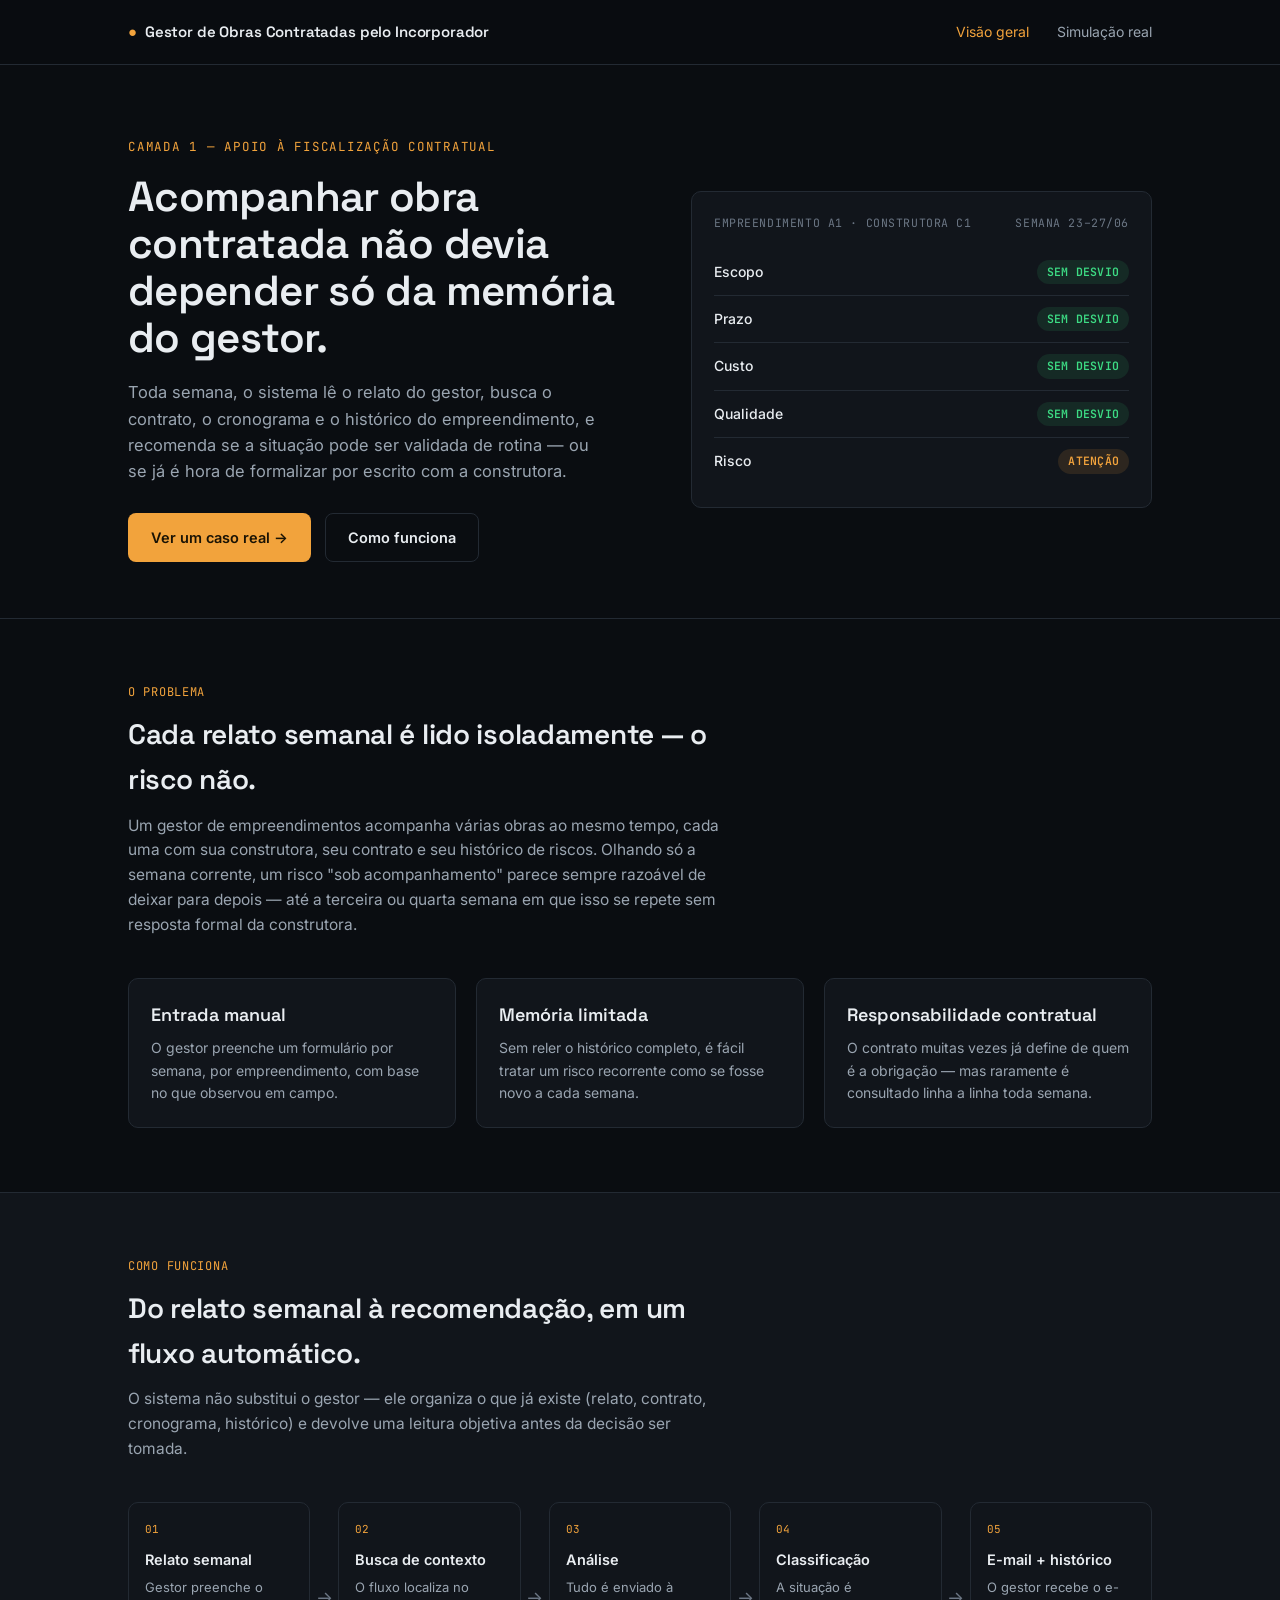
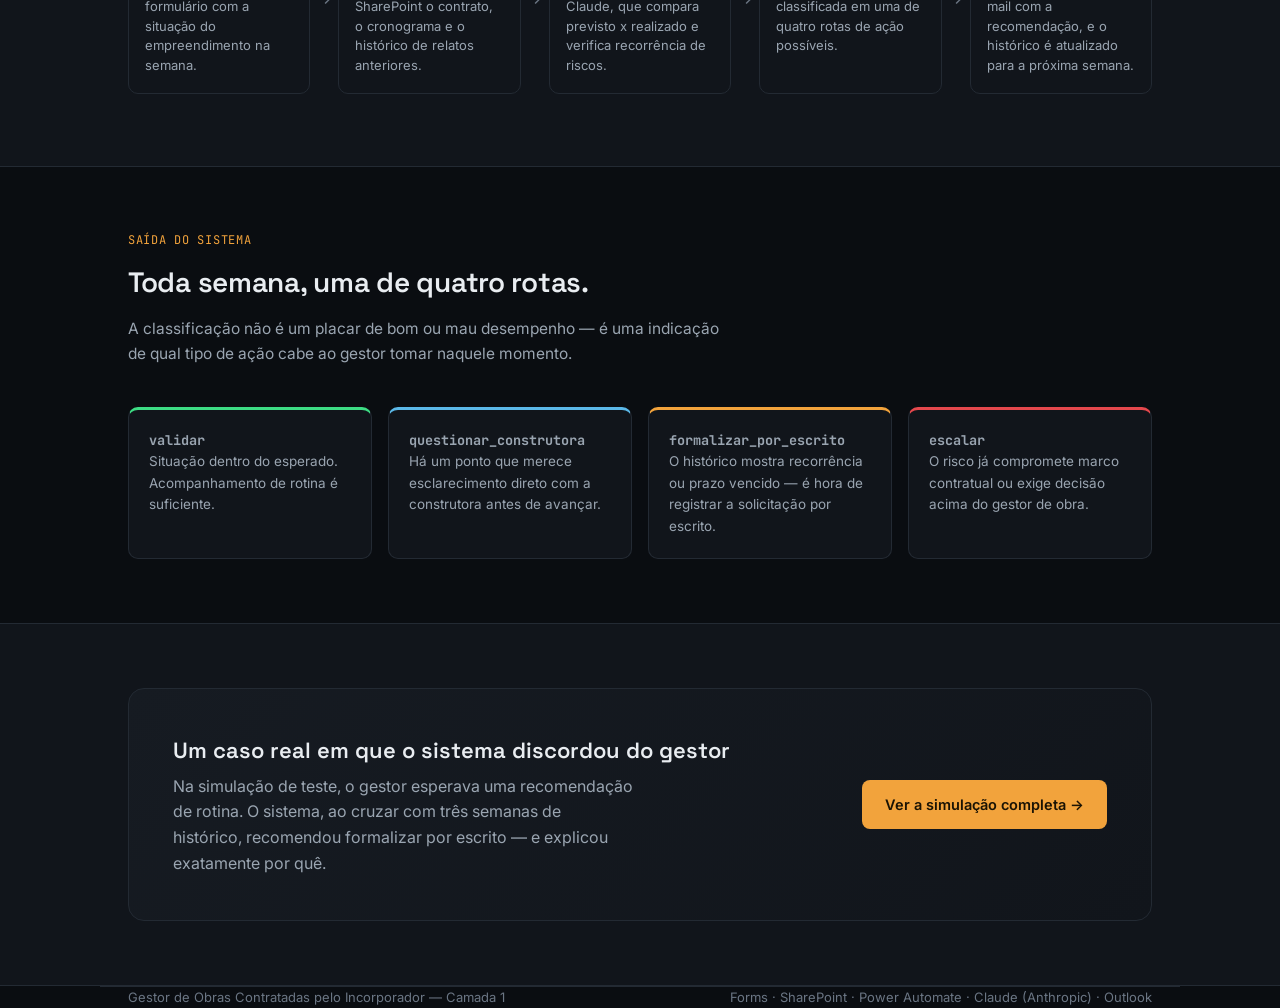
==== index.html @ ad77fa78 "gestor de contratos de obras" ====
<!DOCTYPE html>
<html lang="pt-BR">
<head>
<meta charset="UTF-8">
<meta name="viewport" content="width=device-width, initial-scale=1.0">
<title>Gestor de Obras Contratadas pelo Incorporador</title>
<meta name="description" content="Sistema que analisa relatos semanais de obra, cruza com contrato e histórico, e recomenda quando validar, questionar, formalizar por escrito ou escalar com a construtora.">
<link rel="preconnect" href="https://fonts.googleapis.com">
<link href="https://fonts.googleapis.com/css2?family=Space+Grotesk:wght@500;600;700&family=Inter:wght@400;500;600&family=JetBrains+Mono:wght@400;500;600;700&display=swap" rel="stylesheet">
<link rel="stylesheet" href="assets/css/style.css">
</head>
<body>

<nav class="site-nav">
  <div class="wrap">
    <div class="brand"><span class="dot">●</span> Gestor de Obras Contratadas pelo Incorporador</div>
    <div class="nav-links">
      <a href="index.html" class="current">Visão geral</a>
      <a href="simulacao.html">Simulação real</a>
    </div>
  </div>
</nav>

<header class="hero">
  <div class="wrap hero-grid">
    <div>
      <p class="eyebrow">Camada 1 — apoio à fiscalização contratual</p>
      <h1 class="hero-title">Acompanhar obra contratada não devia depender só da memória do gestor.</h1>
      <p class="hero-lede">
        Toda semana, o sistema lê o relato do gestor, busca o contrato, o cronograma
        e o histórico do empreendimento, e recomenda se a situação pode ser validada
        de rotina — ou se já é hora de formalizar por escrito com a construtora.
      </p>
      <div class="hero-actions">
        <a href="simulacao.html" class="btn btn-primary">Ver um caso real →</a>
        <a href="#como-funciona" class="btn btn-ghost">Como funciona</a>
      </div>
    </div>

    <div class="panel">
      <div class="panel-head">
        <span>Empreendimento A1 · Construtora C1</span>
        <span>Semana 23–27/06</span>
      </div>
      <div class="axis-row">
        <span class="axis-name">Escopo</span>
        <span class="axis-status ok">SEM DESVIO</span>
      </div>
      <div class="axis-row">
        <span class="axis-name">Prazo</span>
        <span class="axis-status ok">SEM DESVIO</span>
      </div>
      <div class="axis-row">
        <span class="axis-name">Custo</span>
        <span class="axis-status ok">SEM DESVIO</span>
      </div>
      <div class="axis-row">
        <span class="axis-name">Qualidade</span>
        <span class="axis-status ok">SEM DESVIO</span>
      </div>
      <div class="axis-row">
        <span class="axis-name">Risco</span>
        <span class="axis-status warn">ATENÇÃO</span>
      </div>
    </div>
  </div>
</header>

<section>
  <div class="wrap">
    <div class="section-head">
      <p class="section-label">O problema</p>
      <h2>Cada relato semanal é lido isoladamente — o risco não.</h2>
      <p class="section-desc">
        Um gestor de empreendimentos acompanha várias obras ao mesmo tempo, cada uma
        com sua construtora, seu contrato e seu histórico de riscos. Olhando só a
        semana corrente, um risco "sob acompanhamento" parece sempre razoável de
        deixar para depois — até a terceira ou quarta semana em que isso se repete
        sem resposta formal da construtora.
      </p>
    </div>

    <div class="card-grid">
      <div class="info-card">
        <h3>Entrada manual</h3>
        <p>O gestor preenche um formulário por semana, por empreendimento, com base no que observou em campo.</p>
      </div>
      <div class="info-card">
        <h3>Memória limitada</h3>
        <p>Sem reler o histórico completo, é fácil tratar um risco recorrente como se fosse novo a cada semana.</p>
      </div>
      <div class="info-card">
        <h3>Responsabilidade contratual</h3>
        <p>O contrato muitas vezes já define de quem é a obrigação — mas raramente é consultado linha a linha toda semana.</p>
      </div>
    </div>
  </div>
</section>

<section class="alt" id="como-funciona">
  <div class="wrap">
    <div class="section-head">
      <p class="section-label">Como funciona</p>
      <h2>Do relato semanal à recomendação, em um fluxo automático.</h2>
      <p class="section-desc">
        O sistema não substitui o gestor — ele organiza o que já existe (relato,
        contrato, cronograma, histórico) e devolve uma leitura objetiva antes da
        decisão ser tomada.
      </p>
    </div>

    <div class="flow">
      <div class="flow-step">
        <span class="step-no">01</span>
        <h4>Relato semanal</h4>
        <p>Gestor preenche o formulário com a situação do empreendimento na semana.</p>
      </div>
      <div class="flow-arrow">→</div>
      <div class="flow-step">
        <span class="step-no">02</span>
        <h4>Busca de contexto</h4>
        <p>O fluxo localiza no SharePoint o contrato, o cronograma e o histórico de relatos anteriores.</p>
      </div>
      <div class="flow-arrow">→</div>
      <div class="flow-step">
        <span class="step-no">03</span>
        <h4>Análise</h4>
        <p>Tudo é enviado à Claude, que compara previsto x realizado e verifica recorrência de riscos.</p>
      </div>
      <div class="flow-arrow">→</div>
      <div class="flow-step">
        <span class="step-no">04</span>
        <h4>Classificação</h4>
        <p>A situação é classificada em uma de quatro rotas de ação possíveis.</p>
      </div>
      <div class="flow-arrow">→</div>
      <div class="flow-step">
        <span class="step-no">05</span>
        <h4>E-mail + histórico</h4>
        <p>O gestor recebe o e-mail com a recomendação, e o histórico é atualizado para a próxima semana.</p>
      </div>
    </div>
  </div>
</section>

<section>
  <div class="wrap">
    <div class="section-head">
      <p class="section-label">Saída do sistema</p>
      <h2>Toda semana, uma de quatro rotas.</h2>
      <p class="section-desc">
        A classificação não é um placar de bom ou mau desempenho — é uma indicação
        de qual tipo de ação cabe ao gestor tomar naquele momento.
      </p>
    </div>

    <div class="routes-grid">
      <div class="route-card validar">
        <p class="route-name">validar</p>
        <p>Situação dentro do esperado. Acompanhamento de rotina é suficiente.</p>
      </div>
      <div class="route-card questionar">
        <p class="route-name">questionar_construtora</p>
        <p>Há um ponto que merece esclarecimento direto com a construtora antes de avançar.</p>
      </div>
      <div class="route-card formalizar">
        <p class="route-name">formalizar_por_escrito</p>
        <p>O histórico mostra recorrência ou prazo vencido — é hora de registrar a solicitação por escrito.</p>
      </div>
      <div class="route-card escalar">
        <p class="route-name">escalar</p>
        <p>O risco já compromete marco contratual ou exige decisão acima do gestor de obra.</p>
      </div>
    </div>
  </div>
</section>

<section class="alt">
  <div class="wrap">
    <div class="cta-banner">
      <div>
        <h3>Um caso real em que o sistema discordou do gestor</h3>
        <p>
          Na simulação de teste, o gestor esperava uma recomendação de rotina.
          O sistema, ao cruzar com três semanas de histórico, recomendou
          formalizar por escrito — e explicou exatamente por quê.
        </p>
      </div>
      <a href="simulacao.html" class="btn btn-primary">Ver a simulação completa →</a>
    </div>
  </div>
</section>

<footer class="wrap">
  <span>Gestor de Obras Contratadas pelo Incorporador — Camada 1</span>
  <span>Forms · SharePoint · Power Automate · Claude (Anthropic) · Outlook</span>
</footer>

</body>
</html>
---- assets/css/style.css ----
/* ============================================================
   Gestor de Obras Contratadas pelo Incorporador — site estático
   ============================================================ */

:root {
  /* Base */
  --bg-0: #0a0d11;
  --bg-1: #11151b;
  --bg-2: #161b22;
  --line: #232a33;
  --text-0: #e9edf1;
  --text-1: #9aa5b1;
  --text-2: #6b7684;

  /* Acento principal — âmbar de sinalização de obra */
  --amber: #f2a33c;
  --amber-dim: #5e4420;

  /* Cores semânticas dos status reais do sistema */
  --st-validar: #3ddc84;
  --st-validar-bg: rgba(61, 220, 132, 0.1);
  --st-questionar: #5bb8e8;
  --st-questionar-bg: rgba(91, 184, 232, 0.1);
  --st-formalizar: #f2a33c;
  --st-formalizar-bg: rgba(242, 163, 60, 0.12);
  --st-escalar: #e5484d;
  --st-escalar-bg: rgba(229, 72, 77, 0.12);

  /* Type */
  --f-display: 'Space Grotesk', sans-serif;
  --f-body: 'Inter', sans-serif;
  --f-mono: 'JetBrains Mono', monospace;

  --radius: 10px;
  --maxw: 1080px;
}

* { box-sizing: border-box; }
html { scroll-behavior: smooth; }

body {
  margin: 0;
  background: var(--bg-0);
  color: var(--text-0);
  font-family: var(--f-body);
  line-height: 1.6;
  -webkit-font-smoothing: antialiased;
}

a { color: var(--amber); text-decoration: none; }
a:hover { text-decoration: underline; }

img { max-width: 100%; display: block; }

.wrap {
  max-width: var(--maxw);
  margin: 0 auto;
  padding: 0 28px;
}

/* ---------- Nav ---------- */
.site-nav {
  position: sticky;
  top: 0;
  z-index: 50;
  background: rgba(10, 13, 17, 0.85);
  backdrop-filter: blur(10px);
  border-bottom: 1px solid var(--line);
}
.site-nav .wrap {
  display: flex;
  align-items: center;
  justify-content: space-between;
  height: 64px;
}
.brand {
  font-family: var(--f-display);
  font-weight: 600;
  font-size: 15px;
  color: var(--text-0);
  letter-spacing: -0.01em;
  display: flex;
  align-items: center;
  gap: 8px;
}
.brand .dot { color: var(--amber); }
.nav-links {
  display: flex;
  gap: 28px;
  font-size: 14px;
}
.nav-links a { color: var(--text-1); }
.nav-links a:hover { color: var(--text-0); text-decoration: none; }
.nav-links a.current { color: var(--amber); }

/* ---------- Hero ---------- */
.hero {
  padding: 72px 0 56px;
  border-bottom: 1px solid var(--line);
}
.hero-grid {
  display: grid;
  grid-template-columns: 1.1fr 1fr;
  gap: 56px;
  align-items: center;
}
.eyebrow {
  font-family: var(--f-mono);
  font-size: 12.5px;
  letter-spacing: 0.06em;
  color: var(--amber);
  text-transform: uppercase;
  margin: 0 0 16px 0;
}
h1.hero-title {
  font-family: var(--f-display);
  font-size: 42px;
  line-height: 1.12;
  font-weight: 600;
  letter-spacing: -0.015em;
  margin: 0 0 18px 0;
  color: var(--text-0);
}
.hero-lede {
  font-size: 16.5px;
  color: var(--text-1);
  max-width: 480px;
  margin: 0 0 28px 0;
}
.hero-actions { display: flex; gap: 14px; flex-wrap: wrap; }

.btn {
  display: inline-flex;
  align-items: center;
  gap: 8px;
  font-family: var(--f-body);
  font-weight: 600;
  font-size: 14.5px;
  padding: 12px 22px;
  border-radius: 8px;
  border: 1px solid transparent;
  cursor: pointer;
}
.btn-primary {
  background: var(--amber);
  color: #1a1304;
}
.btn-primary:hover { background: #ffb95c; text-decoration: none; }
.btn-ghost {
  background: transparent;
  border-color: var(--line);
  color: var(--text-0);
}
.btn-ghost:hover { border-color: var(--amber); text-decoration: none; }

/* ---------- Instrument panel (hero visual) ---------- */
.panel {
  background: var(--bg-1);
  border: 1px solid var(--line);
  border-radius: var(--radius);
  padding: 22px;
}
.panel-head {
  display: flex;
  justify-content: space-between;
  align-items: baseline;
  margin-bottom: 16px;
  font-family: var(--f-mono);
  font-size: 11.5px;
  color: var(--text-2);
  text-transform: uppercase;
  letter-spacing: 0.05em;
}
.axis-row {
  display: flex;
  align-items: center;
  justify-content: space-between;
  padding: 11px 0;
  border-bottom: 1px solid var(--line);
  font-size: 14px;
}
.axis-row:last-child { border-bottom: none; }
.axis-name { color: var(--text-0); font-weight: 500; }
.axis-status {
  font-family: var(--f-mono);
  font-size: 11.5px;
  font-weight: 600;
  padding: 3px 10px;
  border-radius: 100px;
  letter-spacing: 0.02em;
}
.axis-status.ok { color: var(--st-validar); background: var(--st-validar-bg); }
.axis-status.warn { color: var(--st-formalizar); background: var(--st-formalizar-bg); }

/* ---------- Sections ---------- */
section { padding: 64px 0; }
section.alt { background: var(--bg-1); border-top: 1px solid var(--line); border-bottom: 1px solid var(--line); }

.section-head { max-width: 600px; margin: 0 0 40px 0; }
.section-label {
  font-family: var(--f-mono);
  font-size: 12px;
  color: var(--amber);
  text-transform: uppercase;
  letter-spacing: 0.06em;
  margin: 0 0 10px 0;
}
h2 {
  font-family: var(--f-display);
  font-size: 28px;
  font-weight: 600;
  letter-spacing: -0.01em;
  margin: 0 0 12px 0;
  color: var(--text-0);
}
h3 {
  font-family: var(--f-display);
  font-size: 18px;
  font-weight: 600;
  color: var(--text-0);
  margin: 0 0 8px 0;
}
.section-desc { color: var(--text-1); font-size: 15.5px; margin: 0; }

/* ---------- Flow diagram ---------- */
.flow {
  display: flex;
  align-items: stretch;
  gap: 0;
  overflow-x: auto;
  padding-bottom: 8px;
}
.flow-step {
  flex: 1;
  min-width: 150px;
  background: var(--bg-1);
  border: 1px solid var(--line);
  border-radius: var(--radius);
  padding: 18px 16px;
  position: relative;
}
.flow-step .step-no {
  font-family: var(--f-mono);
  font-size: 11px;
  color: var(--amber);
  margin-bottom: 10px;
  display: block;
}
.flow-step h4 {
  font-family: var(--f-body);
  font-size: 14.5px;
  font-weight: 600;
  margin: 0 0 6px 0;
  color: var(--text-0);
}
.flow-step p {
  font-size: 13px;
  color: var(--text-1);
  margin: 0;
  line-height: 1.5;
}
.flow-arrow {
  display: flex;
  align-items: center;
  justify-content: center;
  width: 28px;
  color: var(--text-2);
  font-size: 18px;
  flex-shrink: 0;
}

/* ---------- Route cards ---------- */
.routes-grid {
  display: grid;
  grid-template-columns: repeat(4, 1fr);
  gap: 16px;
}
.route-card {
  background: var(--bg-1);
  border: 1px solid var(--line);
  border-radius: var(--radius);
  padding: 20px;
  border-top: 3px solid var(--c);
}
.route-card.validar { --c: var(--st-validar); }
.route-card.questionar { --c: var(--st-questionar); }
.route-card.formalizar { --c: var(--st-formalizar); }
.route-card.escalar { --c: var(--st-escalar); }
.route-name {
  font-family: var(--f-mono);
  font-size: 13px;
  font-weight: 700;
  color: var(--c);
  margin: 0 0 10px 0;
  text-transform: lowercase;
}
.route-card p { font-size: 13.5px; color: var(--text-1); margin: 0; }

/* ---------- Cards / grid ---------- */
.card-grid {
  display: grid;
  grid-template-columns: repeat(3, 1fr);
  gap: 20px;
}
.info-card {
  background: var(--bg-1);
  border: 1px solid var(--line);
  border-radius: var(--radius);
  padding: 22px;
}
.info-card p { color: var(--text-1); font-size: 14px; margin: 0; }

/* ---------- CTA banner ---------- */
.cta-banner {
  background: linear-gradient(135deg, var(--bg-2), var(--bg-1));
  border: 1px solid var(--line);
  border-radius: 16px;
  padding: 44px;
  display: flex;
  align-items: center;
  justify-content: space-between;
  gap: 32px;
  flex-wrap: wrap;
}
.cta-banner h3 { font-size: 22px; margin-bottom: 6px; }
.cta-banner p { color: var(--text-1); margin: 0; max-width: 460px; }

/* ---------- Footer ---------- */
footer {
  border-top: 1px solid var(--line);
  padding: 32px 0;
  font-size: 13px;
  color: var(--text-2);
  display: flex;
  justify-content: space-between;
  flex-wrap: wrap;
  gap: 12px;
}

/* ============================================================
   Simulação page
   ============================================================ */

.case-header {
  padding: 56px 0 40px;
  border-bottom: 1px solid var(--line);
}
.case-tags {
  display: flex;
  gap: 10px;
  margin-bottom: 18px;
  flex-wrap: wrap;
}
.tag {
  font-family: var(--f-mono);
  font-size: 12px;
  color: var(--text-1);
  background: var(--bg-1);
  border: 1px solid var(--line);
  padding: 5px 12px;
  border-radius: 100px;
}
.expectation-box {
  background: var(--bg-1);
  border: 1px solid var(--line);
  border-left: 3px solid var(--st-questionar);
  border-radius: 8px;
  padding: 18px 20px;
  margin-top: 24px;
  font-size: 14.5px;
  color: var(--text-1);
}
.expectation-box strong { color: var(--text-0); }

/* Data table */
.data-table {
  width: 100%;
  border-collapse: collapse;
  font-size: 14px;
  background: var(--bg-1);
  border: 1px solid var(--line);
  border-radius: var(--radius);
  overflow: hidden;
}
.data-table th, .data-table td {
  text-align: left;
  padding: 12px 16px;
  border-bottom: 1px solid var(--line);
}
.data-table th {
  font-family: var(--f-mono);
  font-size: 11.5px;
  text-transform: uppercase;
  letter-spacing: 0.04em;
  color: var(--text-2);
  background: var(--bg-2);
  width: 38%;
}
.data-table td { color: var(--text-0); }
.data-table tr:last-child td, .data-table tr:last-child th { border-bottom: none; }
.data-table .group-row th, .data-table .group-row td {
  background: var(--bg-2);
  font-family: var(--f-mono);
  font-size: 11.5px;
  color: var(--amber);
  text-transform: uppercase;
  letter-spacing: 0.05em;
}

/* Evidence trail — signature element */
.trail {
  position: relative;
  padding-left: 28px;
  margin-top: 8px;
}
.trail::before {
  content: '';
  position: absolute;
  left: 7px;
  top: 6px;
  bottom: 6px;
  width: 2px;
  background: var(--line);
}
.trail-item {
  position: relative;
  padding-bottom: 28px;
}
.trail-item:last-child { padding-bottom: 0; }
.trail-dot {
  position: absolute;
  left: -28px;
  top: 4px;
  width: 16px;
  height: 16px;
  border-radius: 50%;
  background: var(--bg-0);
  border: 2px solid var(--text-2);
}
.trail-item.flag .trail-dot { border-color: var(--st-formalizar); background: var(--st-formalizar-bg); }
.trail-date {
  font-family: var(--f-mono);
  font-size: 12px;
  color: var(--text-2);
  margin-bottom: 4px;
}
.trail-item.flag .trail-date { color: var(--st-formalizar); }
.trail-text { font-size: 14.5px; color: var(--text-1); }
.trail-item.flag .trail-text { color: var(--text-0); }
.trail-text strong { color: var(--text-0); }

.verdict-card {
  background: var(--st-formalizar-bg);
  border: 1px solid var(--st-formalizar);
  border-radius: var(--radius);
  padding: 24px;
  margin-top: 24px;
}
.verdict-card .route-name { font-size: 15px; margin-bottom: 8px; }
.verdict-card p { color: var(--text-0); font-size: 14.5px; margin: 0; }

/* Email embed */
.email-frame-wrap {
  border: 1px solid var(--line);
  border-radius: var(--radius);
  overflow: hidden;
  background: #fff;
}
.email-frame-wrap iframe {
  width: 100%;
  height: 1500px;
  border: none;
  display: block;
}

.download-row {
  display: flex;
  gap: 14px;
  margin-top: 18px;
  flex-wrap: wrap;
}
.download-card {
  display: flex;
  align-items: center;
  gap: 12px;
  background: var(--bg-1);
  border: 1px solid var(--line);
  border-radius: 8px;
  padding: 14px 18px;
  flex: 1;
  min-width: 220px;
}
.download-card .dl-icon {
  font-family: var(--f-mono);
  color: var(--amber);
  font-size: 18px;
}
.download-card .dl-text { flex: 1; }
.download-card .dl-name { font-size: 14px; color: var(--text-0); font-weight: 500; }
.download-card .dl-meta { font-size: 12px; color: var(--text-2); }
.download-card a.dl-btn {
  font-family: var(--f-mono);
  font-size: 12px;
  color: var(--amber);
  border: 1px solid var(--amber-dim);
  padding: 6px 12px;
  border-radius: 6px;
}
.download-card a.dl-btn:hover { background: var(--amber-dim); text-decoration: none; }

.qr-card {
  display: flex;
  align-items: center;
  gap: 18px;
  background: var(--bg-1);
  border: 1px solid var(--line);
  border-radius: var(--radius);
  padding: 20px;
}
.qr-card img {
  width: 96px;
  height: 96px;
  border-radius: 6px;
  background: #fff;
  padding: 6px;
}
.qr-card .qr-text { font-size: 13.5px; color: var(--text-1); }
.qr-card .qr-text a { font-family: var(--f-mono); font-size: 12.5px; }

/* ---------- Responsive ---------- */
@media (max-width: 880px) {
  .hero-grid { grid-template-columns: 1fr; gap: 36px; }
  .routes-grid { grid-template-columns: repeat(2, 1fr); }
  .card-grid { grid-template-columns: 1fr; }
  .flow { flex-direction: column; }
  .flow-arrow { transform: rotate(90deg); width: auto; padding: 4px 0; }
  h1.hero-title { font-size: 32px; }
  .nav-links { gap: 18px; font-size: 13px; }
  .cta-banner { flex-direction: column; align-items: flex-start; }
  .email-frame-wrap iframe { height: 1900px; }
}
@media (max-width: 600px) {
  .routes-grid { grid-template-columns: 1fr; }
  .qr-card { flex-direction: column; text-align: center; }
}

@media (prefers-reduced-motion: reduce) {
  html { scroll-behavior: auto; }
}

:focus-visible {
  outline: 2px solid var(--amber);
  outline-offset: 2px;
}
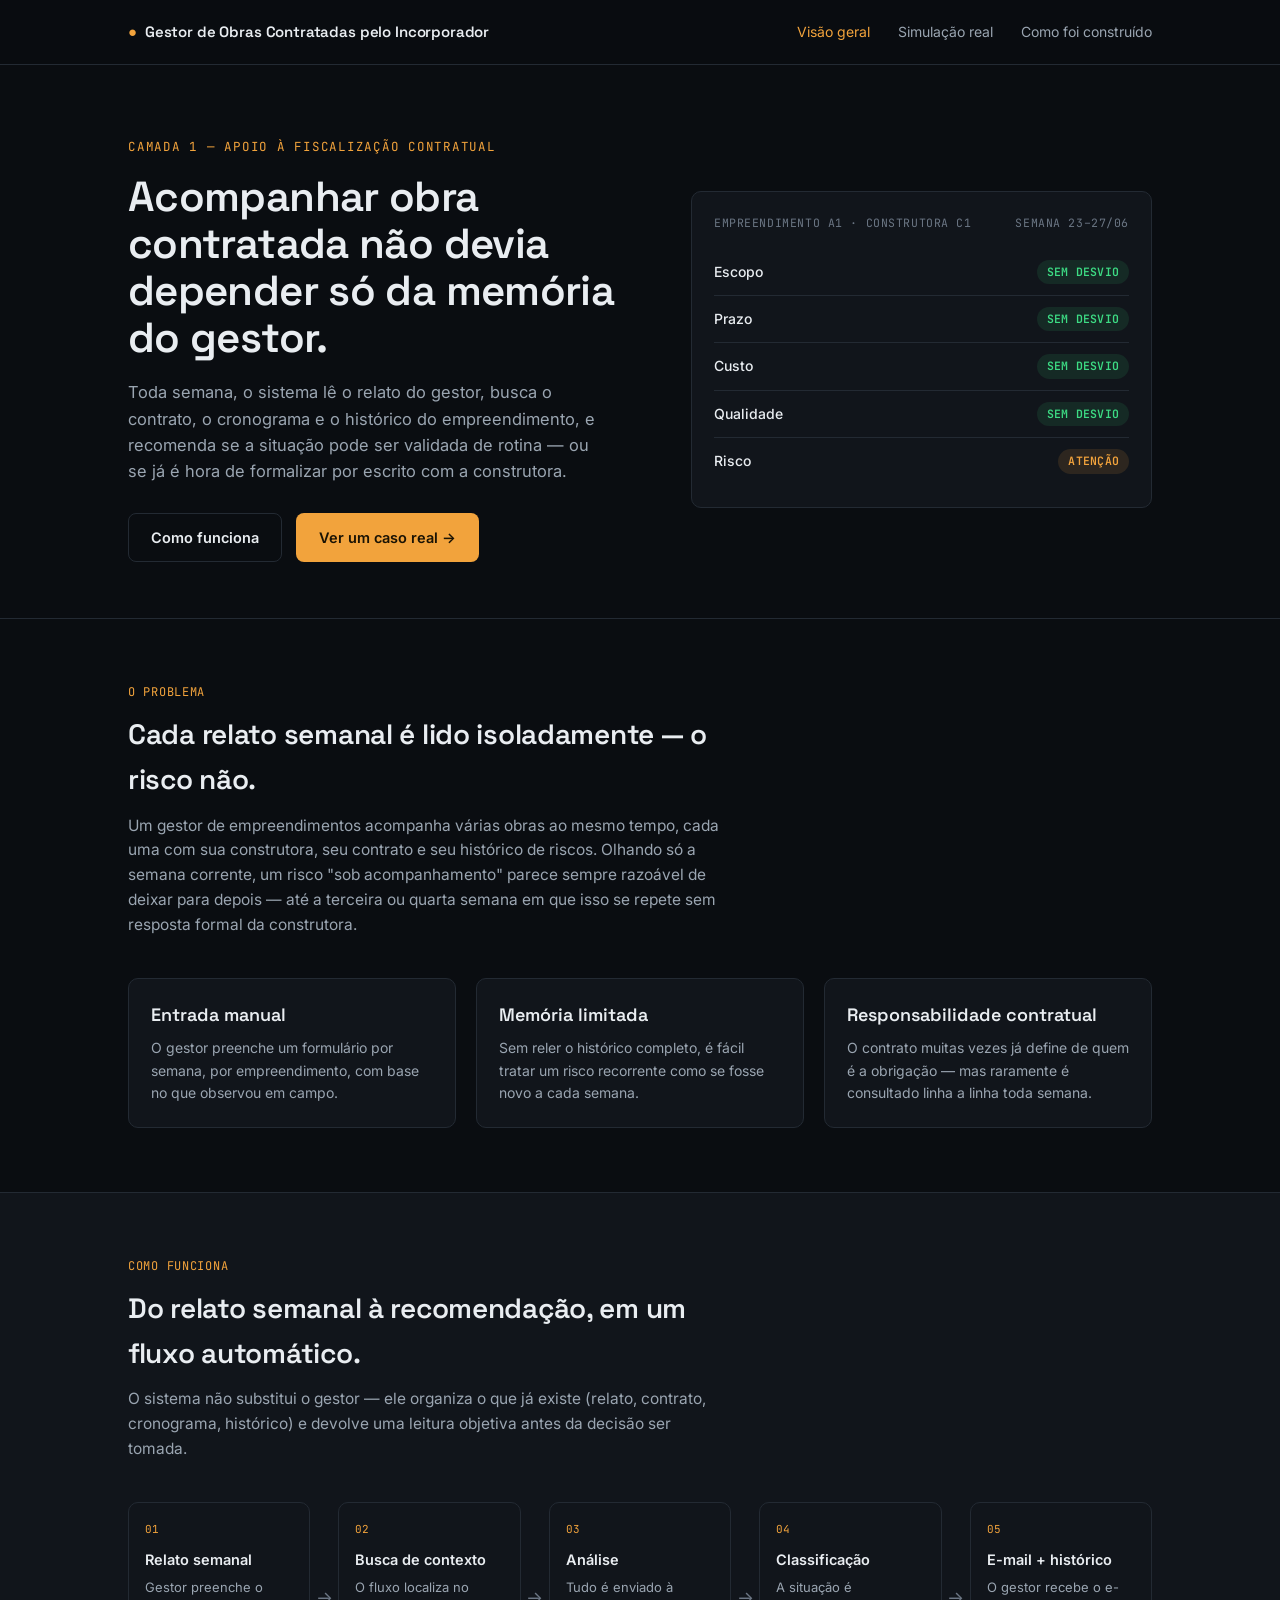
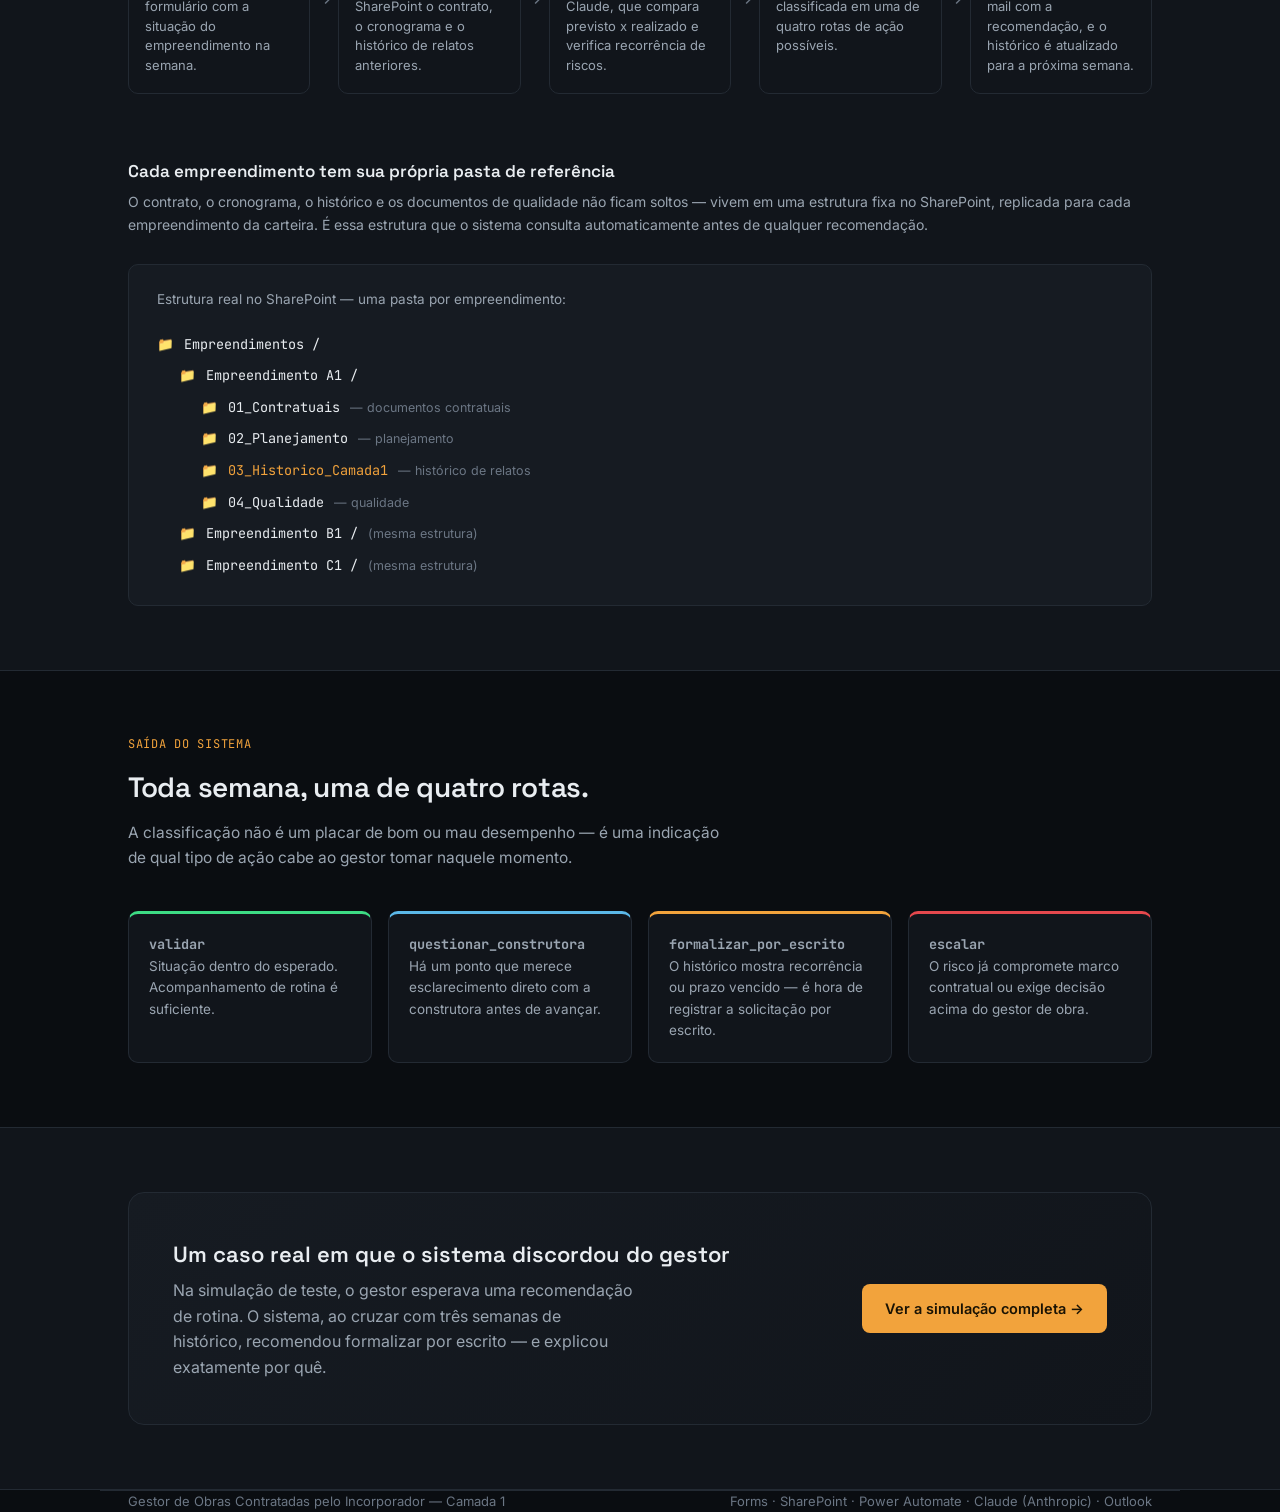
==== commit 73fba5fa: "adicionar pagina como construido" ====
--- a/index.html
+++ b/index.html
@@ -17,6 +17,7 @@
     <div class="nav-links">
       <a href="index.html" class="current">Visão geral</a>
       <a href="simulacao.html">Simulação real</a>
+      <a href="construcao.html">Como foi construído</a>
     </div>
   </div>
 </nav>
@@ -32,8 +33,8 @@
         de rotina — ou se já é hora de formalizar por escrito com a construtora.
       </p>
       <div class="hero-actions">
+        <a href="#como-funciona" class="btn btn-ghost">Como funciona</a>
         <a href="simulacao.html" class="btn btn-primary">Ver um caso real →</a>
-        <a href="#como-funciona" class="btn btn-ghost">Como funciona</a>
       </div>
     </div>
 
@@ -140,6 +141,28 @@
         <p>O gestor recebe o e-mail com a recomendação, e o histórico é atualizado para a próxima semana.</p>
       </div>
     </div>
+
+    <div class="subsection-head">
+      <h3>Cada empreendimento tem sua própria pasta de referência</h3>
+      <p>
+        O contrato, o cronograma, o histórico e os documentos de qualidade não
+        ficam soltos — vivem em uma estrutura fixa no SharePoint, replicada
+        para cada empreendimento da carteira. É essa estrutura que o sistema
+        consulta automaticamente antes de qualquer recomendação.
+      </p>
+    </div>
+
+    <div class="folder-tree">
+      <p class="folder-tree-note">Estrutura real no SharePoint — uma pasta por empreendimento:</p>
+      <div class="ft-row ft-l1"><span class="ft-icon">📁</span><span class="ft-name">Empreendimentos /</span></div>
+      <div class="ft-row ft-l2"><span class="ft-icon">📁</span><span class="ft-name">Empreendimento A1 /</span></div>
+      <div class="ft-row ft-l3"><span class="ft-icon">📁</span><span class="ft-name">01_Contratuais</span> <span class="ft-desc">— documentos contratuais</span></div>
+      <div class="ft-row ft-l3"><span class="ft-icon">📁</span><span class="ft-name">02_Planejamento</span> <span class="ft-desc">— planejamento</span></div>
+      <div class="ft-row ft-l3 ft-highlight"><span class="ft-icon">📁</span><span class="ft-name">03_Historico_Camada1</span> <span class="ft-desc">— histórico de relatos</span></div>
+      <div class="ft-row ft-l3"><span class="ft-icon">📁</span><span class="ft-name">04_Qualidade</span> <span class="ft-desc">— qualidade</span></div>
+      <div class="ft-row ft-l2"><span class="ft-icon">📁</span><span class="ft-name">Empreendimento B1 /</span> <span class="ft-desc">(mesma estrutura)</span></div>
+      <div class="ft-row ft-l2"><span class="ft-icon">📁</span><span class="ft-name">Empreendimento C1 /</span> <span class="ft-desc">(mesma estrutura)</span></div>
+    </div>
   </div>
 </section>
 
--- a/assets/css/style.css
+++ b/assets/css/style.css
@@ -295,6 +295,160 @@
   text-transform: lowercase;
 }
 .route-card p { font-size: 13.5px; color: var(--text-1); margin: 0; }
+
+/* ---------- Folder tree (estrutura de pastas do SharePoint) ---------- */
+.folder-tree {
+  background: var(--bg-2);
+  border: 1px solid var(--line);
+  border-radius: var(--radius);
+  padding: 24px 28px;
+  margin-top: 28px;
+  font-family: var(--f-mono);
+  font-size: 13.5px;
+}
+.folder-tree-note {
+  font-family: var(--f-body);
+  font-size: 13.5px;
+  color: var(--text-1);
+  margin: 0 0 18px 0;
+}
+.ft-row {
+  display: flex;
+  align-items: baseline;
+  gap: 10px;
+  padding: 5px 0;
+  color: var(--text-1);
+}
+.ft-row .ft-icon { color: var(--text-2); flex-shrink: 0; }
+.ft-row .ft-name { color: var(--text-0); }
+.ft-row .ft-desc { color: var(--text-2); font-family: var(--f-body); font-size: 12.5px; }
+.ft-l1 { padding-left: 0; }
+.ft-l2 { padding-left: 22px; }
+.ft-l3 { padding-left: 44px; }
+.ft-row.ft-highlight .ft-name { color: var(--amber); }
+
+/* ---------- Subsection heading (inside an existing section) ---------- */
+.subsection-head {
+  margin-top: 56px;
+  margin-bottom: 0;
+}
+.subsection-head h3 { font-size: 17px; margin-bottom: 6px; }
+.subsection-head p { color: var(--text-1); font-size: 14px; margin: 0; }
+
+/* ============================================================
+   Página "Como foi construído"
+   ============================================================ */
+
+.build-trail {
+  position: relative;
+  padding-left: 0;
+}
+.build-step {
+  display: grid;
+  grid-template-columns: 64px 1fr;
+  gap: 24px;
+  padding: 36px 0;
+  border-bottom: 1px solid var(--line);
+}
+.build-step:first-child { padding-top: 0; }
+.build-step:last-child { border-bottom: none; padding-bottom: 0; }
+
+.build-step-no {
+  font-family: var(--f-mono);
+  font-size: 28px;
+  font-weight: 600;
+  color: var(--text-2);
+  line-height: 1;
+}
+.build-step.is-longest .build-step-no { color: var(--amber); }
+
+.build-step-body h3 {
+  font-size: 19px;
+  margin-bottom: 10px;
+}
+.build-step-body > p {
+  color: var(--text-1);
+  font-size: 14.5px;
+  margin: 0 0 14px 0;
+  max-width: 640px;
+}
+.duration-badge {
+  display: inline-flex;
+  align-items: center;
+  gap: 6px;
+  font-family: var(--f-mono);
+  font-size: 11.5px;
+  color: var(--amber);
+  background: var(--amber-dim);
+  border-radius: 100px;
+  padding: 4px 12px;
+  margin-bottom: 14px;
+  text-transform: uppercase;
+  letter-spacing: 0.03em;
+}
+
+.substep-list {
+  list-style: none;
+  margin: 0;
+  padding: 0;
+  counter-reset: substep;
+  border: 1px solid var(--line);
+  border-radius: var(--radius);
+  background: var(--bg-1);
+  overflow: hidden;
+}
+.substep-list li {
+  counter-increment: substep;
+  display: flex;
+  gap: 14px;
+  padding: 12px 16px;
+  border-bottom: 1px solid var(--line);
+  font-size: 13.5px;
+  color: var(--text-1);
+}
+.substep-list li:last-child { border-bottom: none; }
+.substep-list li::before {
+  content: counter(substep);
+  font-family: var(--f-mono);
+  font-size: 11px;
+  color: var(--amber);
+  background: var(--amber-dim);
+  width: 20px;
+  height: 20px;
+  border-radius: 50%;
+  display: flex;
+  align-items: center;
+  justify-content: center;
+  flex-shrink: 0;
+  margin-top: 1px;
+}
+.substep-list li strong { color: var(--text-0); font-weight: 500; }
+
+.detour-note {
+  background: var(--bg-1);
+  border: 1px solid var(--line);
+  border-left: 3px solid var(--st-questionar);
+  border-radius: 8px;
+  padding: 14px 18px;
+  font-size: 13.5px;
+  color: var(--text-1);
+  margin-top: 14px;
+}
+.detour-note strong { color: var(--text-0); }
+
+.next-step-card {
+  background: var(--st-questionar-bg);
+  border: 1px solid var(--st-questionar);
+  border-radius: var(--radius);
+  padding: 24px;
+}
+.next-step-card .tag {
+  border-color: var(--st-questionar);
+  color: var(--st-questionar);
+  margin-bottom: 12px;
+}
+.next-step-card p { color: var(--text-0); font-size: 14.5px; margin: 0; }
+.next-step-card p + p { margin-top: 10px; color: var(--text-1); }
 
 /* ---------- Cards / grid ---------- */
 .card-grid {
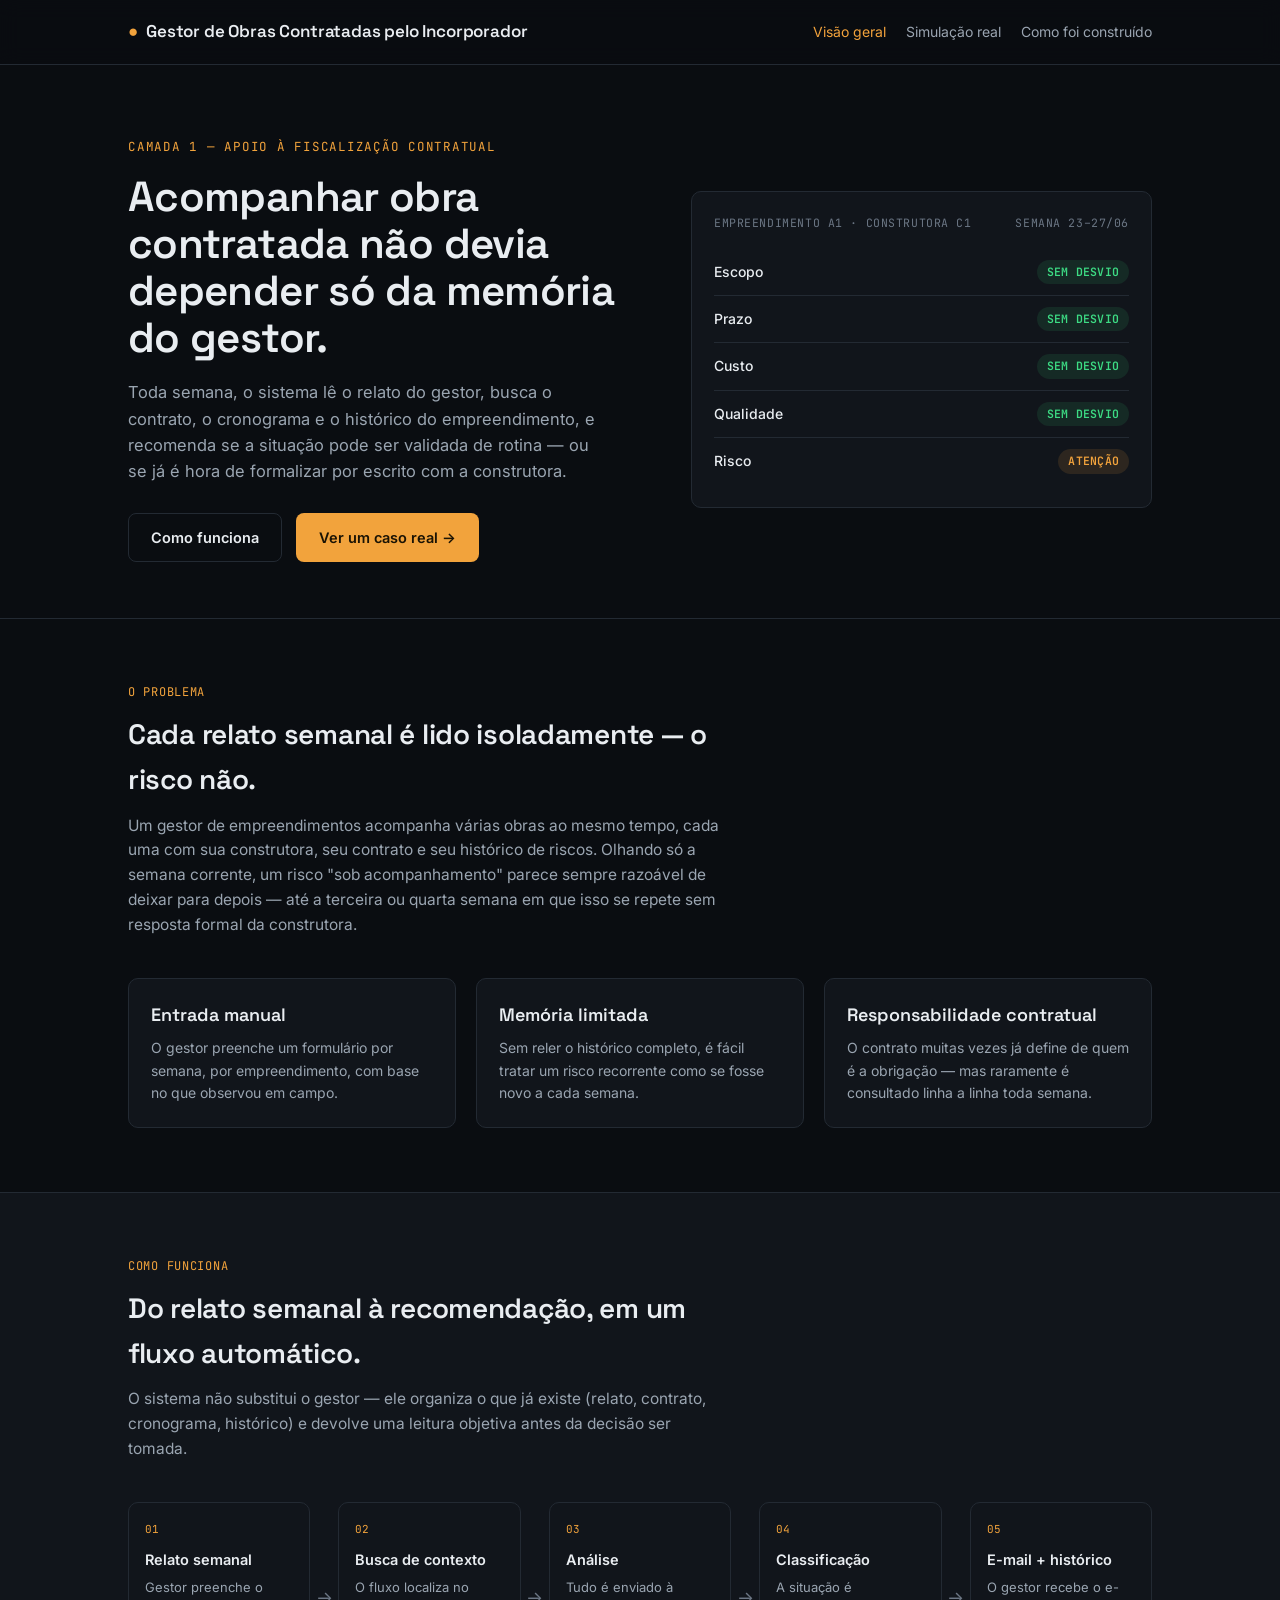
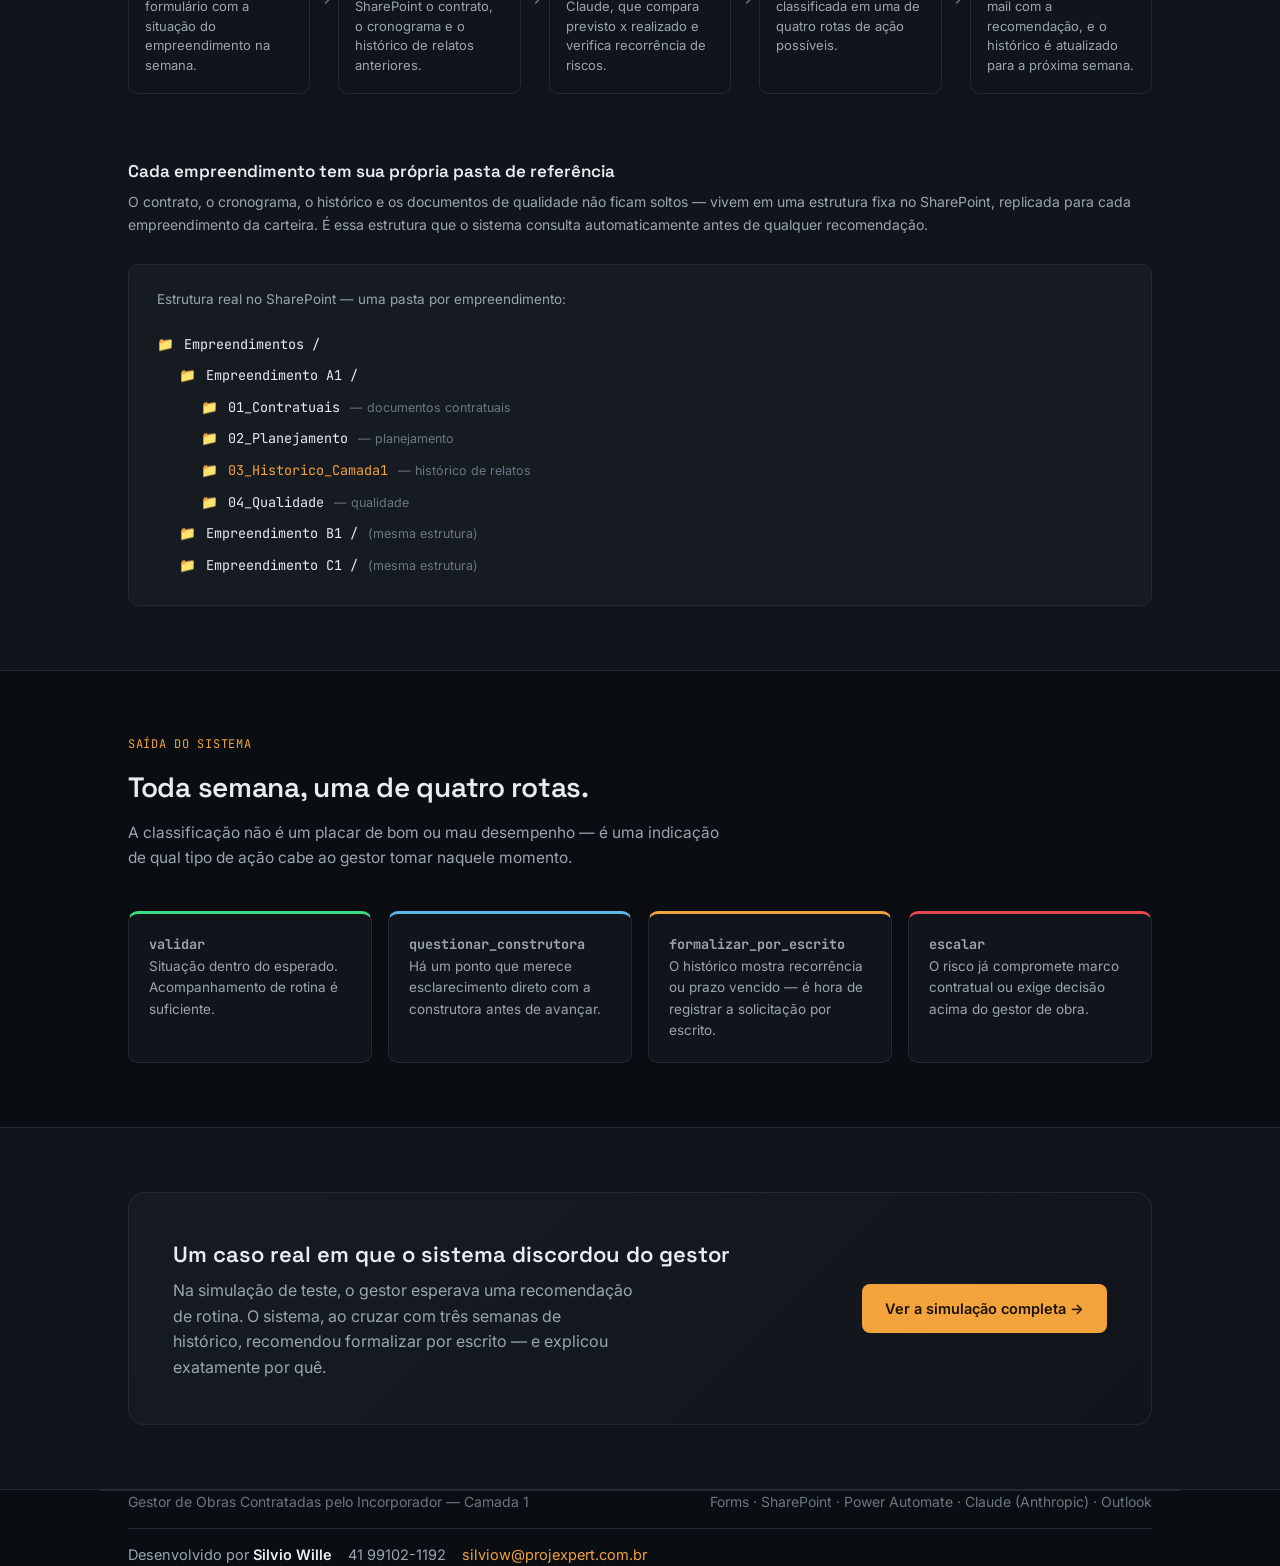
==== commit c1fcc478: "versao 22jun26 11h" ====
--- a/index.html
+++ b/index.html
@@ -215,8 +215,15 @@
 </section>
 
 <footer class="wrap">
-  <span>Gestor de Obras Contratadas pelo Incorporador — Camada 1</span>
-  <span>Forms · SharePoint · Power Automate · Claude (Anthropic) · Outlook</span>
+  <div class="footer-row">
+    <span>Gestor de Obras Contratadas pelo Incorporador — Camada 1</span>
+    <span>Forms · SharePoint · Power Automate · Claude (Anthropic) · Outlook</span>
+  </div>
+  <div class="footer-credit">
+    <span>Desenvolvido por <strong>Silvio Wille</strong></span>
+    <span>41 99102-1192</span>
+    <a href="mailto:silviow@projexpert.com.br">silviow@projexpert.com.br</a>
+  </div>
 </footer>
 
 </body>
--- a/assets/css/style.css
+++ b/assets/css/style.css
@@ -63,7 +63,7 @@
   position: sticky;
   top: 0;
   z-index: 50;
-  background: rgba(10, 13, 17, 0.85);
+  background: rgba(10, 13, 17, 0.92);
   backdrop-filter: blur(10px);
   border-bottom: 1px solid var(--line);
 }
@@ -71,27 +71,40 @@
   display: flex;
   align-items: center;
   justify-content: space-between;
-  height: 64px;
+  flex-wrap: wrap;
+  gap: 10px 24px;
+  min-height: 64px;
+  padding-top: 12px;
+  padding-bottom: 12px;
 }
 .brand {
   font-family: var(--f-display);
   font-weight: 600;
-  font-size: 15px;
+  font-size: 17px;
   color: var(--text-0);
   letter-spacing: -0.01em;
   display: flex;
   align-items: center;
   gap: 8px;
-}
-.brand .dot { color: var(--amber); }
+  line-height: 1.25;
+  white-space: normal;
+}
+.brand .dot { color: var(--amber); flex-shrink: 0; }
 .nav-links {
   display: flex;
-  gap: 28px;
+  gap: 20px;
+  flex-wrap: wrap;
   font-size: 14px;
 }
-.nav-links a { color: var(--text-1); }
+.nav-links a { color: var(--text-1); white-space: nowrap; }
 .nav-links a:hover { color: var(--text-0); text-decoration: none; }
 .nav-links a.current { color: var(--amber); }
+
+@media (max-width: 640px) {
+  .site-nav .wrap { flex-direction: column; align-items: flex-start; gap: 8px; padding-top: 14px; padding-bottom: 14px; }
+  .brand { font-size: 16.5px; }
+  .nav-links { gap: 16px; font-size: 13.5px; width: 100%; }
+}
 
 /* ---------- Hero ---------- */
 .hero {
@@ -482,13 +495,35 @@
 /* ---------- Footer ---------- */
 footer {
   border-top: 1px solid var(--line);
-  padding: 32px 0;
-  font-size: 13px;
+  padding: 28px 0 32px;
+  font-size: 14px;
   color: var(--text-2);
+  display: flex;
+  flex-direction: column;
+  gap: 14px;
+}
+.footer-row {
   display: flex;
   justify-content: space-between;
   flex-wrap: wrap;
-  gap: 12px;
+  gap: 10px 16px;
+}
+.footer-credit {
+  border-top: 1px solid var(--line);
+  padding-top: 14px;
+  font-size: 14.5px;
+  color: var(--text-1);
+  display: flex;
+  flex-wrap: wrap;
+  gap: 6px 16px;
+  align-items: baseline;
+}
+.footer-credit strong { color: var(--text-0); font-weight: 600; }
+.footer-credit a { color: var(--amber); }
+
+@media (max-width: 640px) {
+  footer { font-size: 14px; }
+  .footer-credit { font-size: 14px; flex-direction: column; gap: 4px; }
 }
 
 /* ============================================================
@@ -689,13 +724,22 @@
   .flow { flex-direction: column; }
   .flow-arrow { transform: rotate(90deg); width: auto; padding: 4px 0; }
   h1.hero-title { font-size: 32px; }
-  .nav-links { gap: 18px; font-size: 13px; }
   .cta-banner { flex-direction: column; align-items: flex-start; }
   .email-frame-wrap iframe { height: 1900px; }
 }
 @media (max-width: 600px) {
   .routes-grid { grid-template-columns: 1fr; }
   .qr-card { flex-direction: column; text-align: center; }
+  .wrap { padding: 0 18px; }
+  .data-table-scroll { overflow-x: auto; -webkit-overflow-scrolling: touch; border-radius: var(--radius); }
+  .data-table { font-size: 13px; min-width: 480px; }
+  .data-table th, .data-table td { padding: 10px 12px; }
+  .build-step { grid-template-columns: 1fr; gap: 8px; }
+  .build-step-no { font-size: 20px; }
+  h2 { font-size: 23px; }
+  .hero-title { font-size: 27px; }
+  .case-header .hero-title { font-size: 26px !important; }
+  section { padding: 44px 0; }
 }
 
 @media (prefers-reduced-motion: reduce) {
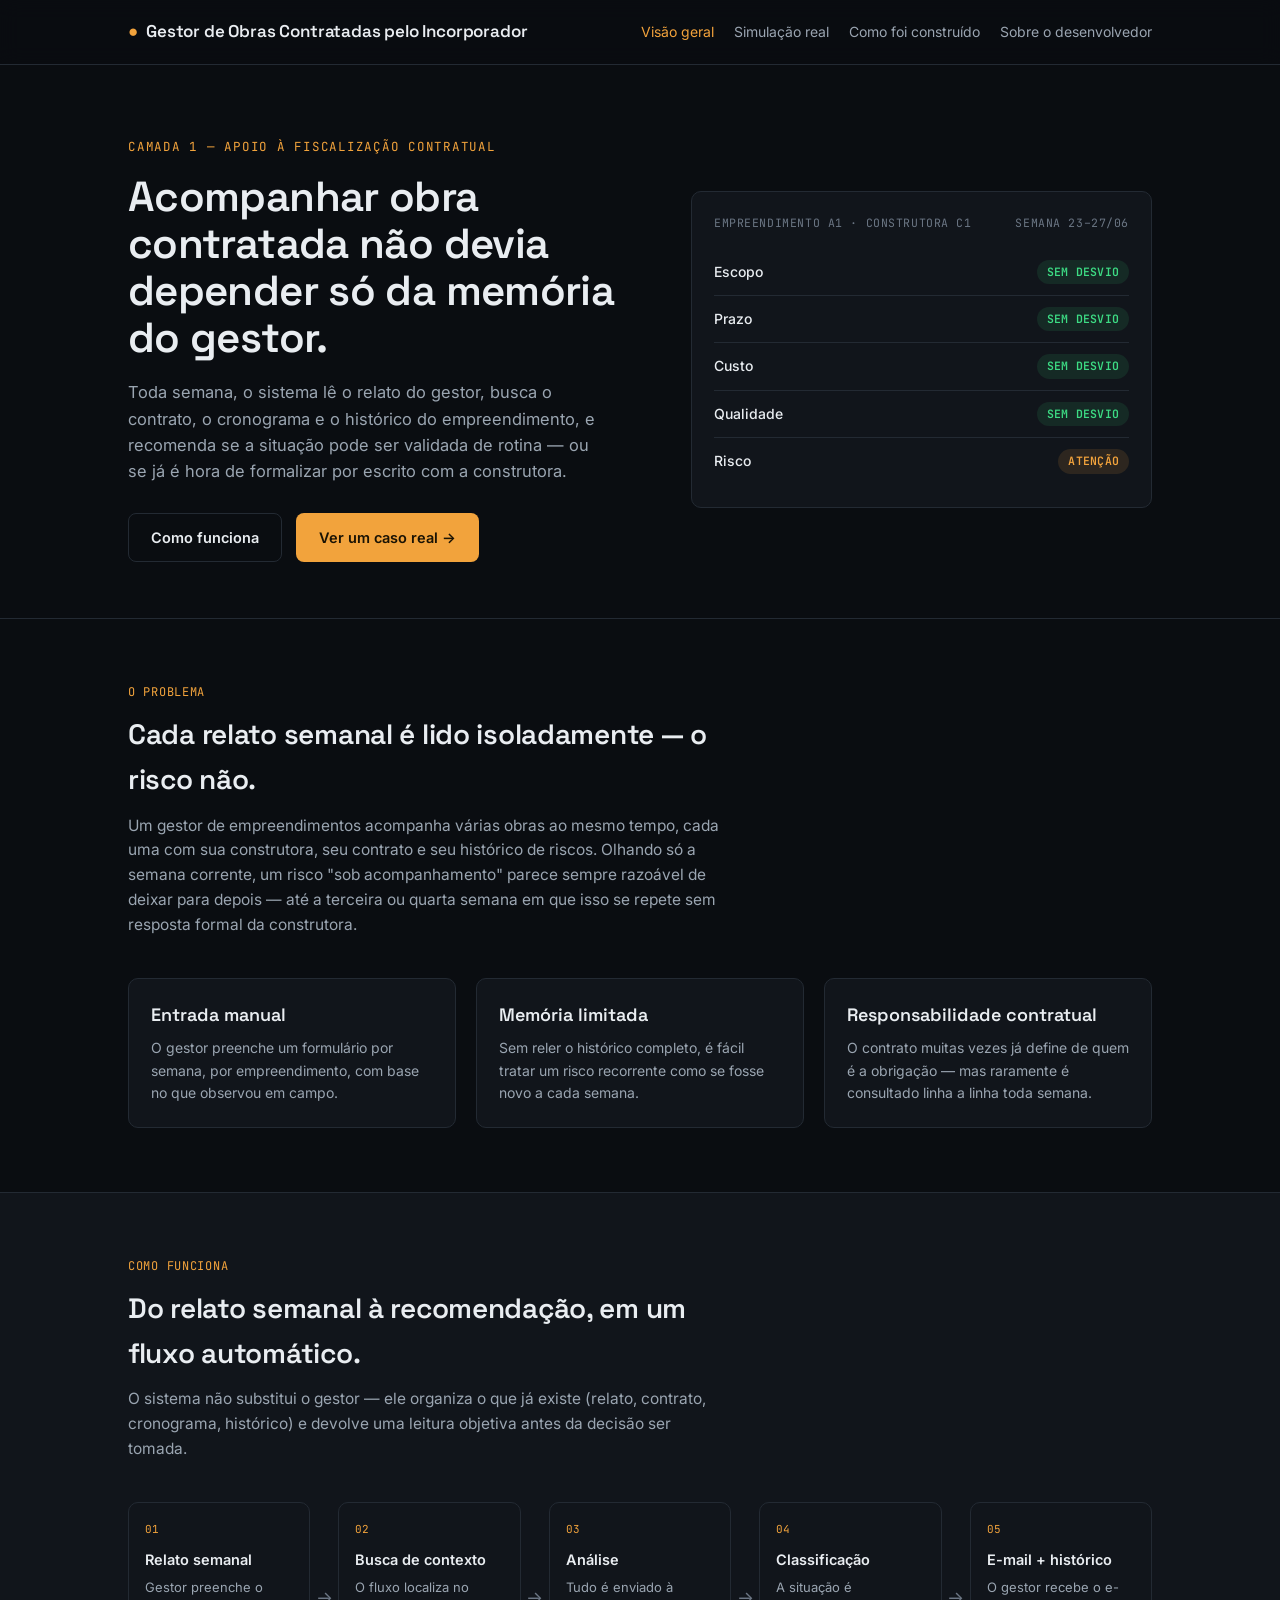
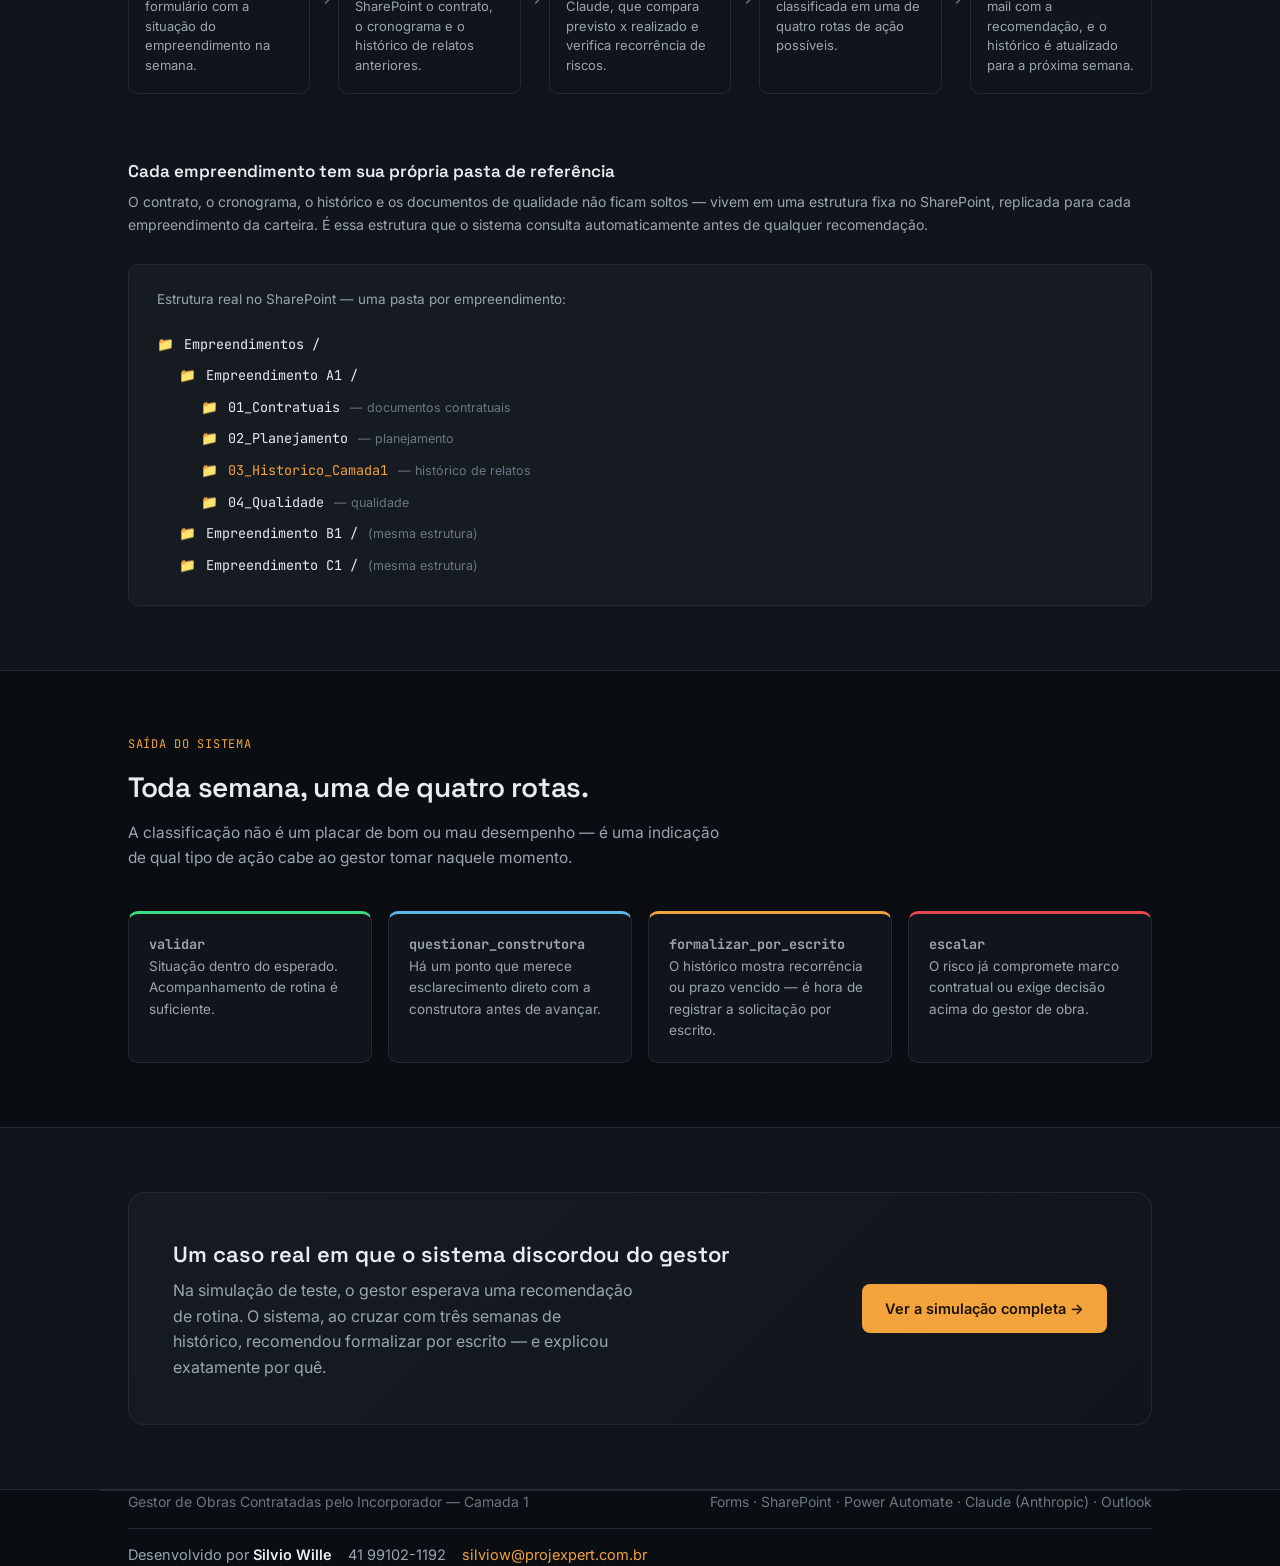
==== commit 92c29ee1: "versao 22jun 11h26min" ====
--- a/index.html
+++ b/index.html
@@ -18,6 +18,7 @@
       <a href="index.html" class="current">Visão geral</a>
       <a href="simulacao.html">Simulação real</a>
       <a href="construcao.html">Como foi construído</a>
+      <a href="sobre.html">Sobre o desenvolvedor</a>
     </div>
   </div>
 </nav>
--- a/assets/css/style.css
+++ b/assets/css/style.css
@@ -462,6 +462,134 @@
 }
 .next-step-card p { color: var(--text-0); font-size: 14.5px; margin: 0; }
 .next-step-card p + p { margin-top: 10px; color: var(--text-1); }
+
+/* ============================================================
+   Página "Sobre o desenvolvedor"
+   ============================================================ */
+
+.profile-hero {
+  display: grid;
+  grid-template-columns: auto 1fr;
+  gap: 28px;
+  align-items: center;
+}
+.profile-avatar {
+  width: 96px;
+  height: 96px;
+  border-radius: 50%;
+  background: var(--bg-2);
+  border: 2px solid var(--amber);
+  display: flex;
+  align-items: center;
+  justify-content: center;
+  font-family: var(--f-display);
+  font-size: 32px;
+  font-weight: 600;
+  color: var(--amber);
+  flex-shrink: 0;
+}
+
+.contact-row {
+  display: flex;
+  gap: 14px;
+  flex-wrap: wrap;
+  margin-top: 28px;
+}
+.social-row {
+  display: flex;
+  gap: 18px;
+  flex-wrap: wrap;
+  margin-top: 18px;
+  font-size: 14px;
+}
+.social-row a { color: var(--text-1); display: inline-flex; align-items: center; gap: 6px; }
+.social-row a:hover { color: var(--amber); text-decoration: none; }
+
+.btn-whatsapp {
+  background: #25D366;
+  color: #06210f;
+}
+.btn-whatsapp:hover { background: #2fe579; text-decoration: none; }
+
+.offer-grid {
+  display: grid;
+  grid-template-columns: repeat(3, 1fr);
+  gap: 18px;
+}
+.offer-card {
+  background: var(--bg-1);
+  border: 1px solid var(--line);
+  border-radius: var(--radius);
+  padding: 24px;
+}
+.offer-card .offer-icon {
+  font-family: var(--f-mono);
+  color: var(--amber);
+  font-size: 12px;
+  text-transform: uppercase;
+  letter-spacing: 0.05em;
+  margin-bottom: 10px;
+}
+.offer-card p { color: var(--text-1); font-size: 14px; margin: 0; }
+
+.community-card {
+  background: linear-gradient(135deg, var(--bg-2), var(--bg-1));
+  border: 1px solid var(--line);
+  border-left: 3px solid var(--amber);
+  border-radius: var(--radius);
+  padding: 28px;
+  margin-top: 20px;
+}
+.community-card p { color: var(--text-1); font-size: 14.5px; margin: 0 0 16px 0; max-width: 600px; }
+.community-card p:last-of-type { margin-bottom: 0; }
+
+.books-grid {
+  display: grid;
+  grid-template-columns: repeat(2, 1fr);
+  gap: 20px;
+}
+.book-card {
+  background: var(--bg-1);
+  border: 1px solid var(--line);
+  border-radius: var(--radius);
+  padding: 24px;
+  display: flex;
+  gap: 20px;
+  align-items: center;
+}
+.book-card img {
+  width: 92px;
+  height: 92px;
+  border-radius: 6px;
+  background: #fff;
+  padding: 6px;
+  flex-shrink: 0;
+}
+.book-card .book-text { flex: 1; }
+.book-card h4 {
+  font-family: var(--f-body);
+  font-size: 15px;
+  font-weight: 600;
+  color: var(--text-0);
+  margin: 0 0 6px 0;
+}
+.book-card a.book-link {
+  font-family: var(--f-mono);
+  font-size: 12.5px;
+  color: var(--amber);
+}
+
+@media (max-width: 880px) {
+  .offer-grid { grid-template-columns: 1fr; }
+  .books-grid { grid-template-columns: 1fr; }
+}
+@media (max-width: 600px) {
+  .profile-hero { grid-template-columns: 1fr; text-align: center; justify-content: center; }
+  .profile-avatar { margin: 0 auto; }
+  .contact-row { justify-content: center; }
+  .social-row { justify-content: center; }
+  .book-card { flex-direction: column; text-align: center; }
+}
 
 /* ---------- Cards / grid ---------- */
 .card-grid {
